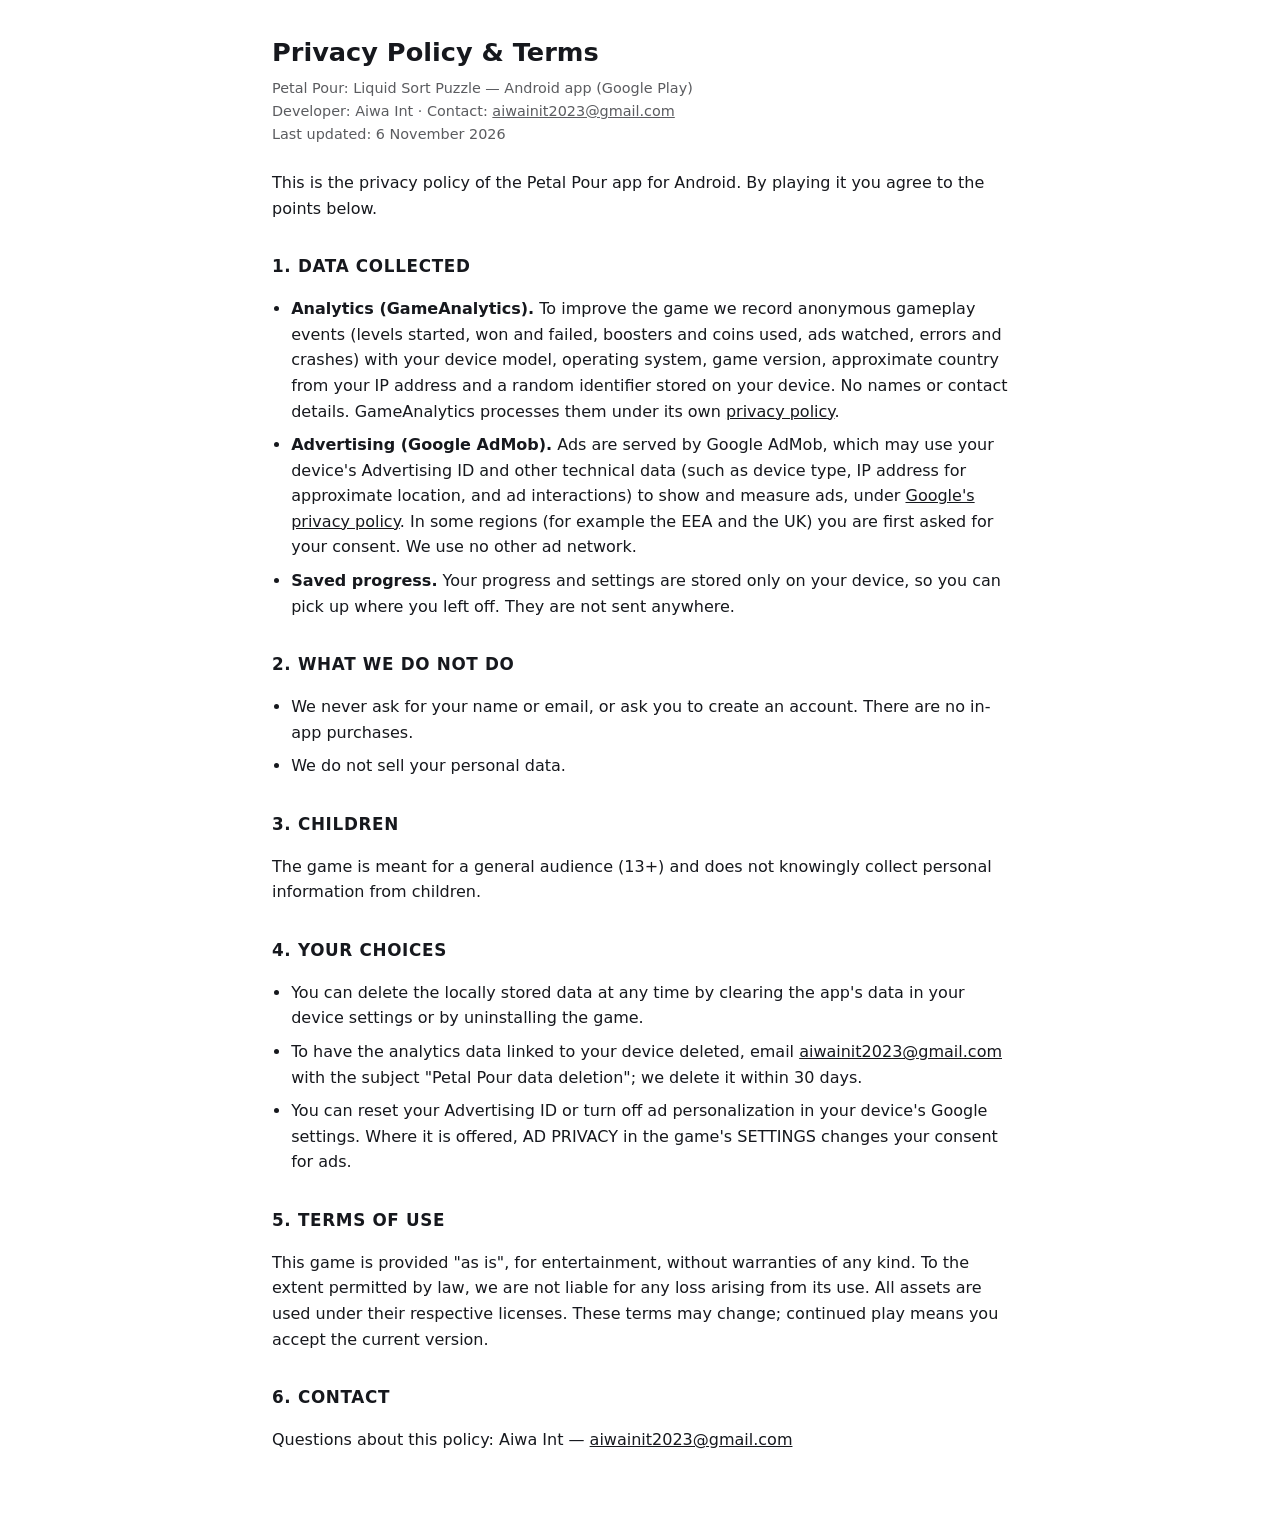
==== privacy-android.html @ 0e2847dd "deploy 2026-11-06 13:45" ====
<!doctype html>
<!--
  Hosted Privacy Policy for the GOOGLE PLAY build — the URL for Play Console (App content → Privacy policy), as
  AsteroidPlinko2D's docs/legal/privacy-android.html.

  SOURCE OF TRUTH: androidText() in src/legal.ts — what the in-game page shows. Edit BOTH together, and keep both in line
  with the Play Console Data safety form.

  build.js copies it into dist/ on the plain web build only, so `npm run deploy` publishes it at
  https://valeriitsarov.github.io/potion-pour-2D/privacy-android.html
-->
<html lang="en">
<head>
<meta charset="utf-8">
<meta name="viewport" content="width=device-width, initial-scale=1">
<meta name="robots" content="index, follow">
<title>Privacy Policy &amp; Terms — Petal Pour (Android)</title>
<style>
  :root { color-scheme: light dark; }
  body {
    margin: 0 auto; padding: 2rem 1.25rem 4rem; max-width: 46rem;
    font: 16px/1.6 system-ui, -apple-system, "Segoe UI", Roboto, sans-serif;
    background: #ffffff; color: #16181d;
  }
  @media (prefers-color-scheme: dark) { body { background: #0f1117; color: #d7dbe3; } }
  h1 { font-size: 1.6rem; margin: 0 0 .25rem; }
  h2 { font-size: 1.05rem; margin: 2rem 0 .5rem; text-transform: uppercase; letter-spacing: .04em; }
  .meta { opacity: .7; font-size: .9rem; margin: 0 0 1.5rem; }
  ul { padding-left: 1.2rem; }
  li { margin: .5rem 0; }
  a { color: inherit; }
</style>
</head>
<body>

<h1>Privacy Policy &amp; Terms</h1>
<p class="meta">
  Petal Pour: Liquid Sort Puzzle — Android app (Google Play)<br>
  Developer: Aiwa Int · Contact: <a href="mailto:aiwainit2023@gmail.com">aiwainit2023@gmail.com</a><br>
  Last updated: 6 November 2026
</p>

<p>This is the privacy policy of the Petal Pour app for Android. By playing it you agree to the points below.</p>

<h2>1. Data collected</h2>
<ul>
  <li><strong>Analytics (GameAnalytics).</strong> To improve the game we record anonymous gameplay events (levels started,
    won and failed, boosters and coins used, ads watched, errors and crashes) with your device model, operating system,
    game version, approximate country from your IP address and a random identifier stored on your device. No names or
    contact details. GameAnalytics processes them under its own
    <a href="https://gameanalytics.com/privacy">privacy policy</a>.</li>
  <li><strong>Advertising (Google AdMob).</strong> Ads are served by Google AdMob, which may use your device's Advertising ID
    and other technical data (such as device type, IP address for approximate location, and ad interactions) to show and
    measure ads, under
    <a href="https://policies.google.com/technologies/partner-sites">Google's privacy policy</a>. In some regions (for
    example the EEA and the UK) you are first asked for your consent. We use no other ad network.</li>
  <li><strong>Saved progress.</strong> Your progress and settings are stored only on your device, so you can pick up where
    you left off. They are not sent anywhere.</li>
</ul>

<h2>2. What we do not do</h2>
<ul>
  <li>We never ask for your name or email, or ask you to create an account. There are no in-app purchases.</li>
  <li>We do not sell your personal data.</li>
</ul>

<h2>3. Children</h2>
<p>The game is meant for a general audience (13+) and does not knowingly collect personal information from children.</p>

<h2 id="delete">4. Your choices</h2>
<ul>
  <li>You can delete the locally stored data at any time by clearing the app's data in your device settings or by
    uninstalling the game.</li>
  <li>To have the analytics data linked to your device deleted, email
    <a href="mailto:aiwainit2023@gmail.com">aiwainit2023@gmail.com</a> with the subject "Petal Pour data deletion"; we
    delete it within 30 days.</li>
  <li>You can reset your Advertising ID or turn off ad personalization in your device's Google settings. Where it is
    offered, AD PRIVACY in the game's SETTINGS changes your consent for ads.</li>
</ul>

<h2>5. Terms of use</h2>
<p>This game is provided "as is", for entertainment, without warranties of any kind. To the extent permitted by law,
we are not liable for any loss arising from its use. All assets are used under their respective licenses. These terms
may change; continued play means you accept the current version.</p>

<h2>6. Contact</h2>
<p>Questions about this policy: Aiwa Int — <a href="mailto:aiwainit2023@gmail.com">aiwainit2023@gmail.com</a></p>

</body>
</html>
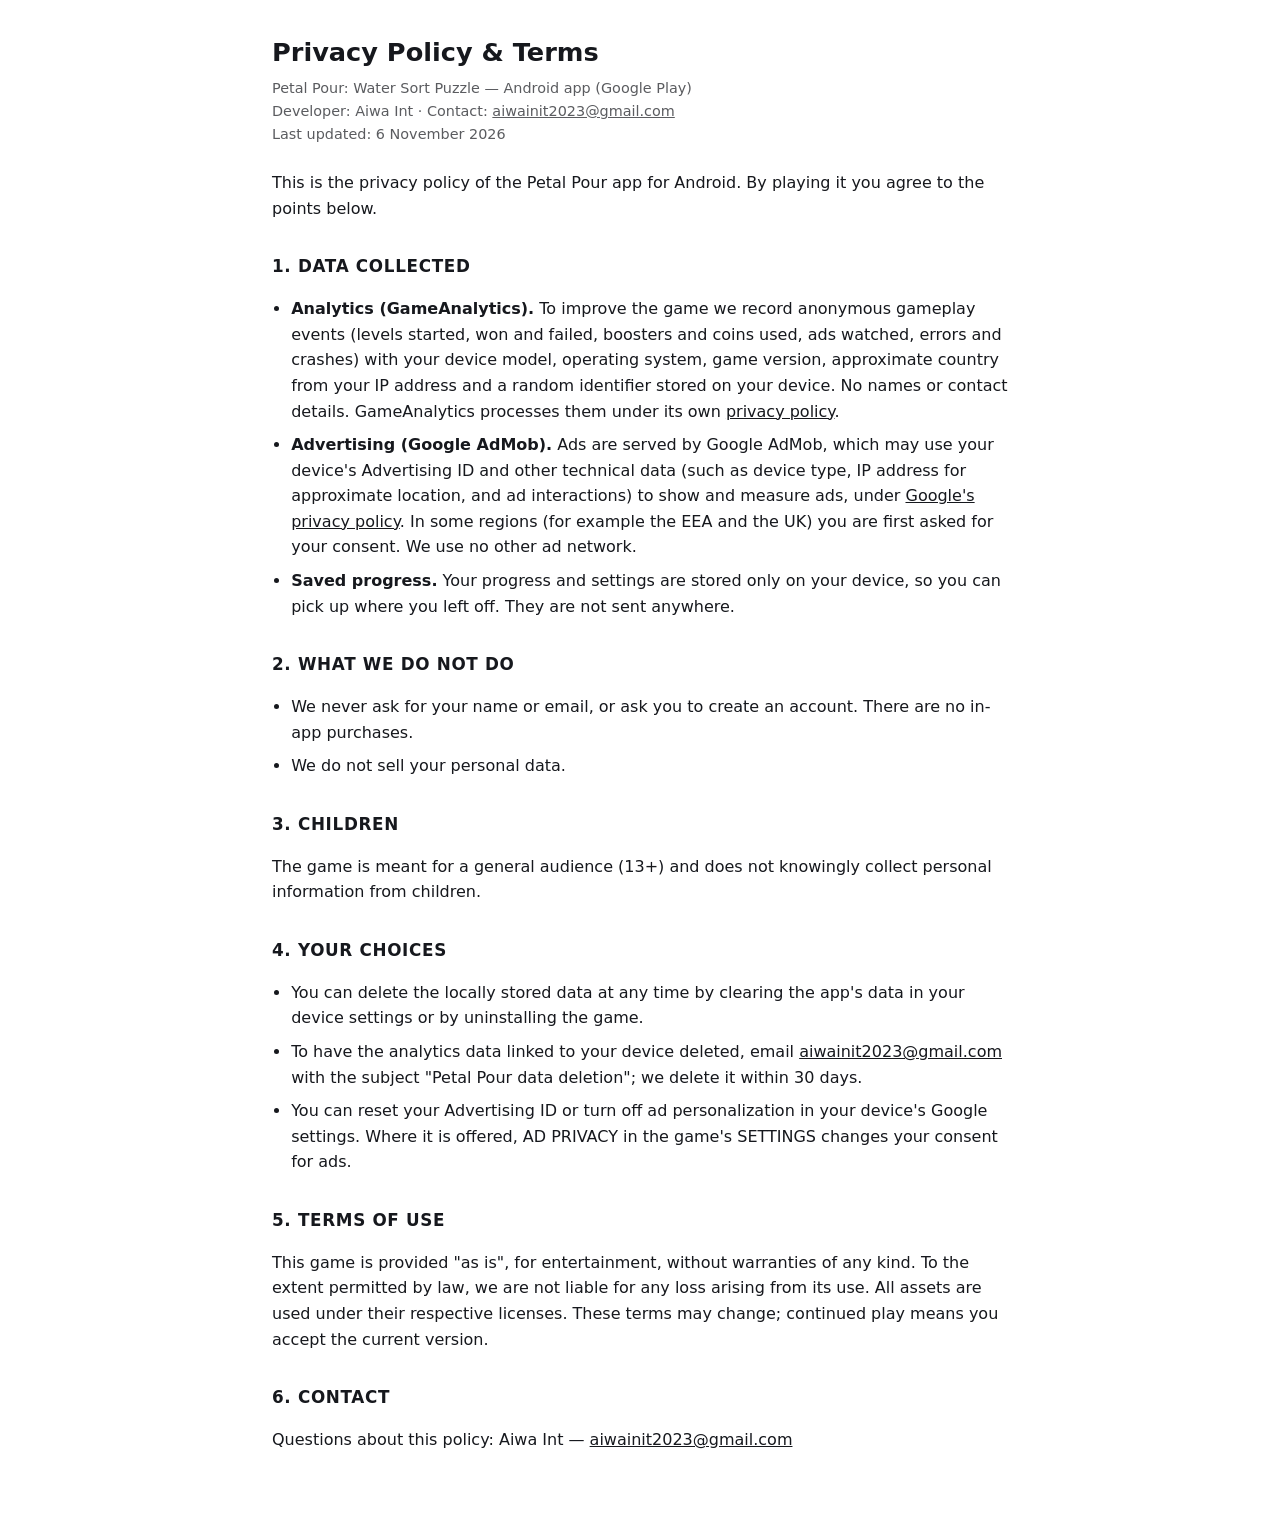
==== commit 82f854d3: "deploy 2026-11-20 13:14" ====
--- a/privacy-android.html
+++ b/privacy-android.html
@@ -35,7 +35,7 @@
 
 <h1>Privacy Policy &amp; Terms</h1>
 <p class="meta">
-  Petal Pour: Liquid Sort Puzzle — Android app (Google Play)<br>
+  Petal Pour: Water Sort Puzzle — Android app (Google Play)<br>
   Developer: Aiwa Int · Contact: <a href="mailto:aiwainit2023@gmail.com">aiwainit2023@gmail.com</a><br>
   Last updated: 6 November 2026
 </p>
